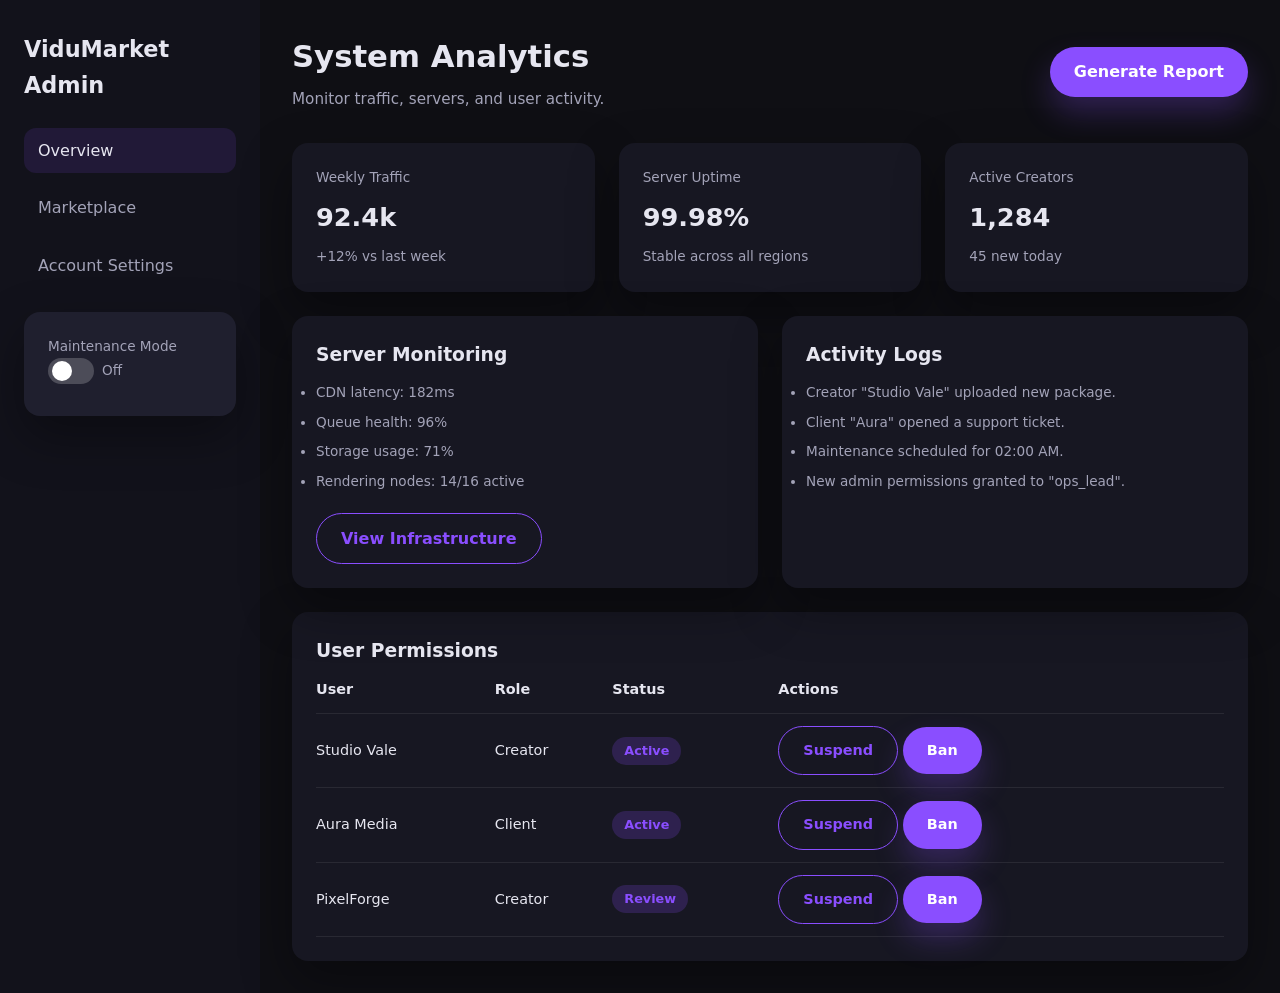
==== admin.html @ 68b8f18e "Add video editing marketplace frontend" ====
<!DOCTYPE html>
<html lang="en">
  <head>
    <meta charset="UTF-8" />
    <meta name="viewport" content="width=device-width, initial-scale=1.0" />
    <title>Admin Dashboard · ViduMarket</title>
    <link rel="stylesheet" href="css/styles.css" />
  </head>
  <body>
    <div class="layout">
      <aside class="sidebar">
        <div class="logo">ViduMarket Admin</div>
        <nav>
          <a class="active" href="admin.html">Overview</a>
          <a href="index.html">Marketplace</a>
          <a href="settings.html">Account Settings</a>
        </nav>
        <div class="card soft">
          <p class="helper">Maintenance Mode</p>
          <div class="toggle">
            <div class="switch" data-switch></div>
            <span class="helper">Off</span>
          </div>
        </div>
      </aside>
      <main class="dashboard-content">
        <div class="page-header">
          <div>
            <h1 class="page-title">System Analytics</h1>
            <p class="subtitle">Monitor traffic, servers, and user activity.</p>
          </div>
          <button class="button">Generate Report</button>
        </div>

        <section class="grid three">
          <div class="card kpi">
            <span>Weekly Traffic</span>
            <strong>92.4k</strong>
            <p class="helper">+12% vs last week</p>
          </div>
          <div class="card kpi">
            <span>Server Uptime</span>
            <strong>99.98%</strong>
            <p class="helper">Stable across all regions</p>
          </div>
          <div class="card kpi">
            <span>Active Creators</span>
            <strong>1,284</strong>
            <p class="helper">45 new today</p>
          </div>
        </section>

        <section class="grid two" style="margin-top: 24px;">
          <div class="card">
            <h3>Server Monitoring</h3>
            <ul class="helper" style="margin-top: 12px; display: grid; gap: 8px;">
              <li>CDN latency: 182ms</li>
              <li>Queue health: 96%</li>
              <li>Storage usage: 71%</li>
              <li>Rendering nodes: 14/16 active</li>
            </ul>
            <button class="button secondary" style="margin-top: 20px;">View Infrastructure</button>
          </div>
          <div class="card">
            <h3>Activity Logs</h3>
            <ul class="helper" style="margin-top: 12px; display: grid; gap: 8px;">
              <li>Creator "Studio Vale" uploaded new package.</li>
              <li>Client "Aura" opened a support ticket.</li>
              <li>Maintenance scheduled for 02:00 AM.</li>
              <li>New admin permissions granted to "ops_lead".</li>
            </ul>
          </div>
        </section>

        <section class="card" style="margin-top: 24px;">
          <h3>User Permissions</h3>
          <table class="table">
            <thead>
              <tr>
                <th>User</th>
                <th>Role</th>
                <th>Status</th>
                <th>Actions</th>
              </tr>
            </thead>
            <tbody>
              <tr>
                <td>Studio Vale</td>
                <td>Creator</td>
                <td><span class="badge">Active</span></td>
                <td>
                  <button class="button secondary" type="button">Suspend</button>
                  <button class="button" type="button">Ban</button>
                </td>
              </tr>
              <tr>
                <td>Aura Media</td>
                <td>Client</td>
                <td><span class="badge">Active</span></td>
                <td>
                  <button class="button secondary" type="button">Suspend</button>
                  <button class="button" type="button">Ban</button>
                </td>
              </tr>
              <tr>
                <td>PixelForge</td>
                <td>Creator</td>
                <td><span class="badge">Review</span></td>
                <td>
                  <button class="button secondary" type="button">Suspend</button>
                  <button class="button" type="button">Ban</button>
                </td>
              </tr>
            </tbody>
          </table>
        </section>
      </main>
    </div>
    <script src="js/app.js"></script>
  </body>
</html>
---- css/styles.css ----
:root {
  color-scheme: dark;
  --bg: #0f0f14;
  --panel: #171722;
  --panel-alt: #1f1f2e;
  --text: #e6e6f0;
  --muted: #a3a3b8;
  --accent: #8a4eff;
  --accent-soft: rgba(138, 78, 255, 0.2);
  --success: #38c172;
  --danger: #ff5c7c;
  --warning: #ffb648;
  --shadow: 0 20px 50px rgba(0, 0, 0, 0.35);
  --radius: 16px;
  --radius-sm: 10px;
  --transition: 0.25s ease;
  font-family: "Inter", "Segoe UI", system-ui, -apple-system, sans-serif;
}

* {
  box-sizing: border-box;
  margin: 0;
  padding: 0;
}

body {
  background: var(--bg);
  color: var(--text);
  line-height: 1.6;
  min-height: 100vh;
}

a {
  color: inherit;
  text-decoration: none;
}

button,
input,
select,
textarea {
  font: inherit;
  color: inherit;
}

.container {
  width: min(1200px, 92vw);
  margin: 0 auto;
  padding: 32px 0 64px;
}

.page-header {
  display: flex;
  align-items: center;
  justify-content: space-between;
  margin-bottom: 32px;
}

.page-title {
  font-size: clamp(1.6rem, 2.4vw, 2.4rem);
  font-weight: 700;
}

.subtitle {
  color: var(--muted);
  margin-top: 6px;
  font-size: 0.95rem;
}

.button {
  background: var(--accent);
  color: #fff;
  border: none;
  border-radius: 999px;
  padding: 12px 24px;
  font-weight: 600;
  cursor: pointer;
  transition: transform var(--transition), box-shadow var(--transition);
  box-shadow: 0 16px 30px rgba(138, 78, 255, 0.25);
}

.button:hover {
  transform: translateY(-2px);
}

.button.secondary {
  background: transparent;
  border: 1px solid var(--accent);
  color: var(--accent);
  box-shadow: none;
}

.badge {
  display: inline-flex;
  align-items: center;
  padding: 4px 12px;
  border-radius: 999px;
  background: var(--accent-soft);
  color: var(--accent);
  font-size: 0.8rem;
  font-weight: 600;
}

.card {
  background: var(--panel);
  border-radius: var(--radius);
  padding: 24px;
  box-shadow: var(--shadow);
}

.card.soft {
  background: var(--panel-alt);
}

.grid {
  display: grid;
  gap: 24px;
}

.grid.two {
  grid-template-columns: repeat(auto-fit, minmax(260px, 1fr));
}

.grid.three {
  grid-template-columns: repeat(auto-fit, minmax(220px, 1fr));
}

.form-group {
  display: grid;
  gap: 10px;
}

.form-label {
  font-weight: 600;
  font-size: 0.9rem;
}

.input {
  width: 100%;
  padding: 12px 16px;
  border-radius: var(--radius-sm);
  border: 1px solid transparent;
  background: rgba(255, 255, 255, 0.05);
  transition: border var(--transition), box-shadow var(--transition);
}

.input:focus {
  outline: none;
  border-color: var(--accent);
  box-shadow: 0 0 0 3px rgba(138, 78, 255, 0.2);
}

.helper {
  color: var(--muted);
  font-size: 0.85rem;
}

.alert {
  padding: 12px 16px;
  border-radius: var(--radius-sm);
  font-size: 0.9rem;
  display: none;
}

.alert.show {
  display: block;
}

.alert.error {
  background: rgba(255, 92, 124, 0.16);
  color: var(--danger);
}

.alert.success {
  background: rgba(56, 193, 114, 0.16);
  color: var(--success);
}

.navbar {
  display: flex;
  align-items: center;
  justify-content: space-between;
  padding: 24px 0;
}

.nav-links {
  display: flex;
  gap: 18px;
  color: var(--muted);
  font-weight: 500;
}

.hero {
  display: grid;
  gap: 32px;
  align-items: center;
  grid-template-columns: repeat(auto-fit, minmax(280px, 1fr));
  margin-bottom: 48px;
}

.hero h1 {
  font-size: clamp(2rem, 4vw, 3.2rem);
  line-height: 1.1;
}

.hero p {
  color: var(--muted);
  margin-top: 16px;
  max-width: 480px;
}

.hero-actions {
  display: flex;
  flex-wrap: wrap;
  gap: 16px;
  margin-top: 24px;
}

.marketplace-card {
  display: grid;
  gap: 16px;
}

.marketplace-card h3 {
  font-size: 1.1rem;
}

.marketplace-card .meta {
  display: flex;
  align-items: center;
  justify-content: space-between;
  color: var(--muted);
  font-size: 0.85rem;
}

.marketplace-card .actions {
  display: flex;
  gap: 12px;
}

.layout {
  display: grid;
  grid-template-columns: 260px 1fr;
  min-height: 100vh;
}

.sidebar {
  background: #12121b;
  padding: 32px 24px;
  display: flex;
  flex-direction: column;
  gap: 24px;
}

.sidebar .logo {
  font-size: 1.4rem;
  font-weight: 700;
}

.sidebar nav {
  display: grid;
  gap: 12px;
  color: var(--muted);
}

.sidebar nav a {
  padding: 10px 14px;
  border-radius: 12px;
  transition: background var(--transition), color var(--transition);
}

.sidebar nav a.active,
.sidebar nav a:hover {
  background: rgba(138, 78, 255, 0.12);
  color: var(--text);
}

.dashboard-content {
  padding: 32px;
}

.kpi {
  display: grid;
  gap: 8px;
}

.kpi span {
  color: var(--muted);
  font-size: 0.85rem;
}

.kpi strong {
  font-size: 1.6rem;
}

.table {
  width: 100%;
  border-collapse: collapse;
  font-size: 0.9rem;
}

.table th,
.table td {
  text-align: left;
  padding: 12px 0;
  border-bottom: 1px solid rgba(255, 255, 255, 0.08);
}

.toggle {
  display: inline-flex;
  align-items: center;
  gap: 8px;
}

.switch {
  width: 46px;
  height: 26px;
  border-radius: 999px;
  background: rgba(255, 255, 255, 0.2);
  position: relative;
}

.switch::after {
  content: "";
  position: absolute;
  width: 20px;
  height: 20px;
  border-radius: 50%;
  background: #fff;
  top: 3px;
  left: 4px;
  transition: transform var(--transition);
}

.switch.active {
  background: var(--accent);
}

.switch.active::after {
  transform: translateX(18px);
}

.profile-card {
  display: grid;
  gap: 16px;
  align-items: center;
  grid-template-columns: auto 1fr;
}

.avatar {
  width: 96px;
  height: 96px;
  border-radius: 24px;
  background: linear-gradient(135deg, #8a4eff, #2f6bff);
  display: grid;
  place-items: center;
  font-weight: 700;
  font-size: 1.6rem;
}

@media (max-width: 900px) {
  .layout {
    grid-template-columns: 1fr;
  }

  .sidebar {
    flex-direction: row;
    align-items: center;
    justify-content: space-between;
  }

  .sidebar nav {
    grid-auto-flow: column;
    overflow-x: auto;
    gap: 8px;
  }
}

@media (max-width: 640px) {
  .page-header {
    flex-direction: column;
    align-items: flex-start;
    gap: 12px;
  }

  .navbar {
    flex-direction: column;
    gap: 16px;
  }

  .hero-actions {
    flex-direction: column;
  }

  .dashboard-content {
    padding: 24px;
  }
}
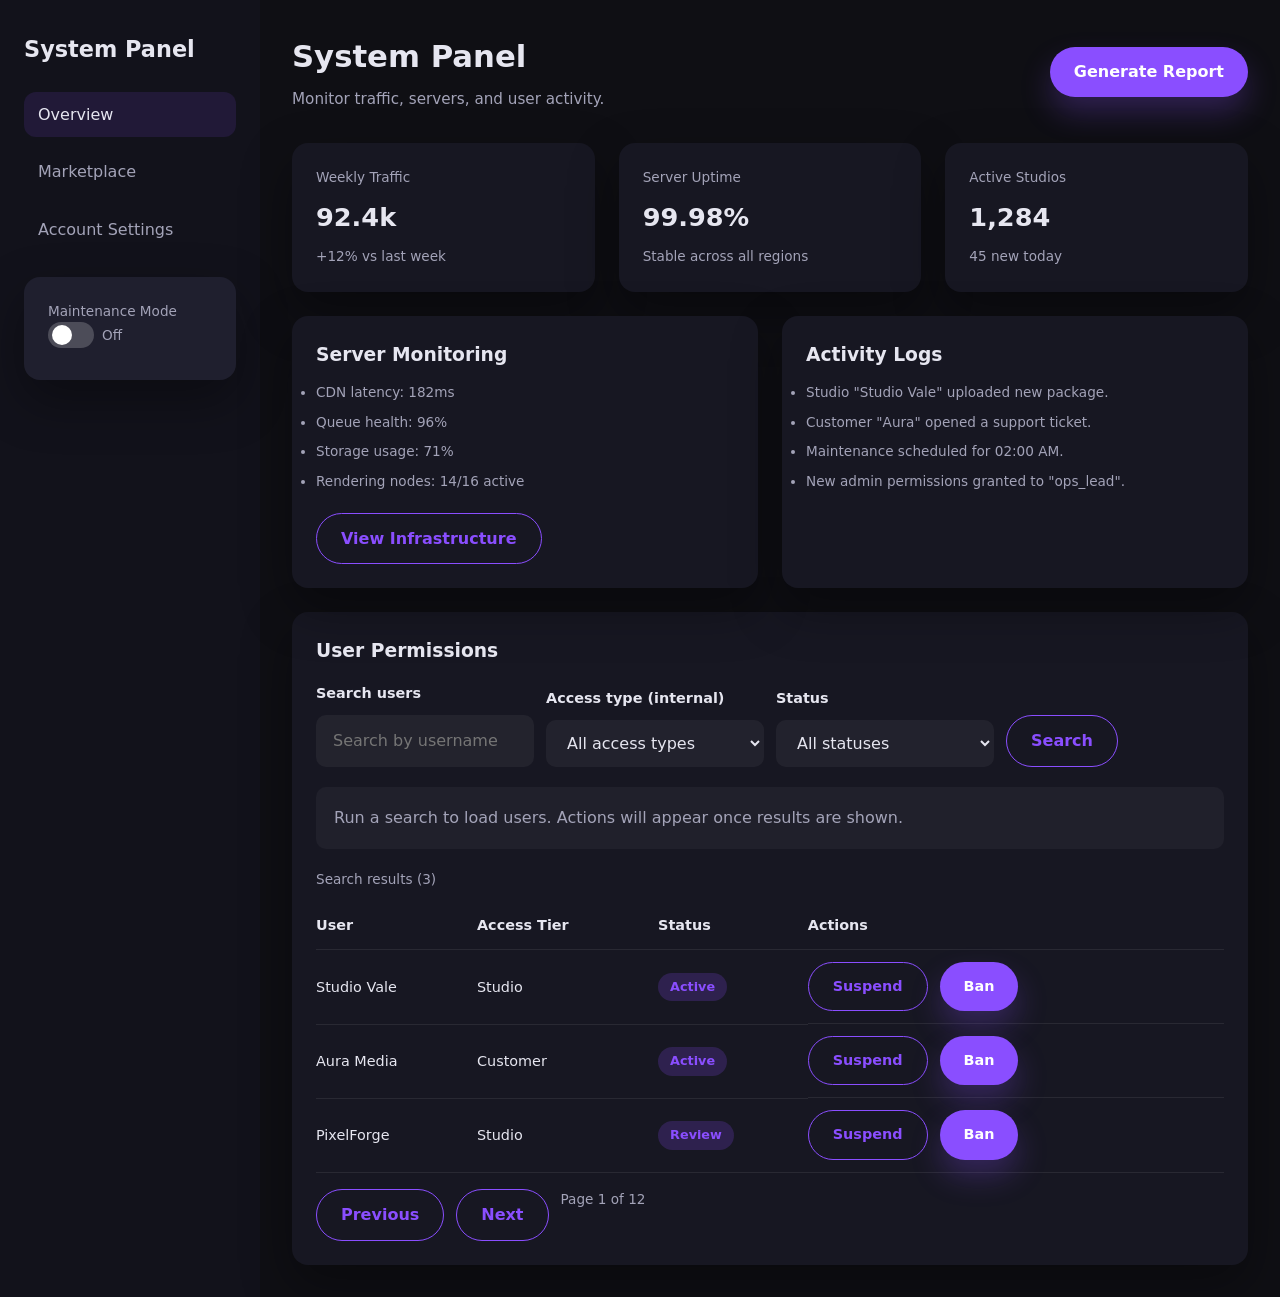
==== commit 9c7b19cb: "Revise UI flow and creator marketplace" ====
--- a/admin.html
+++ b/admin.html
@@ -3,13 +3,13 @@
   <head>
     <meta charset="UTF-8" />
     <meta name="viewport" content="width=device-width, initial-scale=1.0" />
-    <title>Admin Dashboard · ViduMarket</title>
+    <title>System Panel · ViduMarket</title>
     <link rel="stylesheet" href="css/styles.css" />
   </head>
   <body>
     <div class="layout">
       <aside class="sidebar">
-        <div class="logo">ViduMarket Admin</div>
+        <div class="logo">System Panel</div>
         <nav>
           <a class="active" href="admin.html">Overview</a>
           <a href="index.html">Marketplace</a>
@@ -26,7 +26,7 @@
       <main class="dashboard-content">
         <div class="page-header">
           <div>
-            <h1 class="page-title">System Analytics</h1>
+            <h1 class="page-title">System Panel</h1>
             <p class="subtitle">Monitor traffic, servers, and user activity.</p>
           </div>
           <button class="button">Generate Report</button>
@@ -44,7 +44,7 @@
             <p class="helper">Stable across all regions</p>
           </div>
           <div class="card kpi">
-            <span>Active Creators</span>
+            <span>Active Studios</span>
             <strong>1,284</strong>
             <p class="helper">45 new today</p>
           </div>
@@ -64,8 +64,8 @@
           <div class="card">
             <h3>Activity Logs</h3>
             <ul class="helper" style="margin-top: 12px; display: grid; gap: 8px;">
-              <li>Creator "Studio Vale" uploaded new package.</li>
-              <li>Client "Aura" opened a support ticket.</li>
+              <li>Studio "Studio Vale" uploaded new package.</li>
+              <li>Customer "Aura" opened a support ticket.</li>
               <li>Maintenance scheduled for 02:00 AM.</li>
               <li>New admin permissions granted to "ops_lead".</li>
             </ul>
@@ -74,45 +74,81 @@
 
         <section class="card" style="margin-top: 24px;">
           <h3>User Permissions</h3>
-          <table class="table">
-            <thead>
-              <tr>
-                <th>User</th>
-                <th>Role</th>
-                <th>Status</th>
-                <th>Actions</th>
-              </tr>
-            </thead>
-            <tbody>
-              <tr>
-                <td>Studio Vale</td>
-                <td>Creator</td>
-                <td><span class="badge">Active</span></td>
-                <td>
-                  <button class="button secondary" type="button">Suspend</button>
-                  <button class="button" type="button">Ban</button>
-                </td>
-              </tr>
-              <tr>
-                <td>Aura Media</td>
-                <td>Client</td>
-                <td><span class="badge">Active</span></td>
-                <td>
-                  <button class="button secondary" type="button">Suspend</button>
-                  <button class="button" type="button">Ban</button>
-                </td>
-              </tr>
-              <tr>
-                <td>PixelForge</td>
-                <td>Creator</td>
-                <td><span class="badge">Review</span></td>
-                <td>
-                  <button class="button secondary" type="button">Suspend</button>
-                  <button class="button" type="button">Ban</button>
-                </td>
-              </tr>
-            </tbody>
-          </table>
+          <form class="search-bar" style="margin-top: 16px;">
+            <div class="form-group">
+              <label class="form-label" for="user-search">Search users</label>
+              <input class="input" id="user-search" type="search" placeholder="Search by username or email" />
+            </div>
+            <div class="form-group">
+              <label class="form-label" for="user-role">Access type (internal)</label>
+              <select class="input" id="user-role">
+                <option>All access types</option>
+                <option>Operations</option>
+                <option>Studio</option>
+                <option>Customer</option>
+              </select>
+            </div>
+            <div class="form-group">
+              <label class="form-label" for="user-status">Status</label>
+              <select class="input" id="user-status">
+                <option>All statuses</option>
+                <option>Active</option>
+                <option>Suspended</option>
+                <option>Banned</option>
+              </select>
+            </div>
+            <button class="button secondary" type="button">Search</button>
+          </form>
+          <div class="empty-state" style="margin-top: 20px;">
+            Run a search to load users. Actions will appear once results are shown.
+          </div>
+          <div style="margin-top: 20px;">
+            <p class="helper">Search results (3)</p>
+            <table class="table" style="margin-top: 12px;">
+              <thead>
+                <tr>
+                  <th>User</th>
+                  <th>Access Tier</th>
+                  <th>Status</th>
+                  <th>Actions</th>
+                </tr>
+              </thead>
+              <tbody>
+                <tr>
+                  <td>Studio Vale</td>
+                  <td>Studio</td>
+                  <td><span class="badge">Active</span></td>
+                  <td class="table-actions">
+                    <button class="button secondary" type="button">Suspend</button>
+                    <button class="button" type="button">Ban</button>
+                  </td>
+                </tr>
+                <tr>
+                  <td>Aura Media</td>
+                  <td>Customer</td>
+                  <td><span class="badge">Active</span></td>
+                  <td class="table-actions">
+                    <button class="button secondary" type="button">Suspend</button>
+                    <button class="button" type="button">Ban</button>
+                  </td>
+                </tr>
+                <tr>
+                  <td>PixelForge</td>
+                  <td>Studio</td>
+                  <td><span class="badge">Review</span></td>
+                  <td class="table-actions">
+                    <button class="button secondary" type="button">Suspend</button>
+                    <button class="button" type="button">Ban</button>
+                  </td>
+                </tr>
+              </tbody>
+            </table>
+            <div class="table-actions" style="margin-top: 16px;">
+              <button class="button secondary" type="button">Previous</button>
+              <button class="button secondary" type="button">Next</button>
+              <span class="helper">Page 1 of 12</span>
+            </div>
+          </div>
         </section>
       </main>
     </div>
--- a/css/styles.css
+++ b/css/styles.css
@@ -54,6 +54,8 @@
   align-items: center;
   justify-content: space-between;
   margin-bottom: 32px;
+  gap: 20px;
+  flex-wrap: wrap;
 }
 
 .page-title {
@@ -130,6 +132,58 @@
   gap: 10px;
 }
 
+.input-with-icon {
+  position: relative;
+  display: flex;
+  align-items: center;
+}
+
+.input-with-icon .input {
+  padding-right: 48px;
+}
+
+.icon-button {
+  position: absolute;
+  right: 12px;
+  width: 32px;
+  height: 32px;
+  border-radius: 50%;
+  border: none;
+  background: transparent;
+  color: var(--muted);
+  display: grid;
+  place-items: center;
+  cursor: pointer;
+  transition: background var(--transition), color var(--transition);
+}
+
+.icon-button:hover {
+  background: rgba(138, 78, 255, 0.16);
+  color: var(--text);
+}
+
+.icon-button svg {
+  width: 18px;
+  height: 18px;
+}
+
+.icon-button .eye-open,
+.icon-button .eye-closed {
+  transition: opacity var(--transition);
+}
+
+.icon-button .eye-closed {
+  opacity: 0;
+}
+
+.icon-button.is-visible .eye-open {
+  opacity: 0;
+}
+
+.icon-button.is-visible .eye-closed {
+  opacity: 1;
+}
+
 .form-label {
   font-weight: 600;
   font-size: 0.9rem;
@@ -181,6 +235,8 @@
   align-items: center;
   justify-content: space-between;
   padding: 24px 0;
+  flex-wrap: wrap;
+  gap: 16px;
 }
 
 .nav-links {
@@ -236,6 +292,71 @@
 .marketplace-card .actions {
   display: flex;
   gap: 12px;
+}
+
+.search-bar {
+  display: grid;
+  gap: 12px;
+  grid-template-columns: repeat(auto-fit, minmax(200px, 1fr));
+  align-items: end;
+}
+
+.search-bar .button {
+  width: fit-content;
+}
+
+.tag-list {
+  display: flex;
+  flex-wrap: wrap;
+  gap: 8px;
+}
+
+.tag {
+  padding: 4px 10px;
+  border-radius: 999px;
+  font-size: 0.75rem;
+  background: rgba(255, 255, 255, 0.08);
+  color: var(--muted);
+}
+
+.profile-card {
+  display: flex;
+  gap: 20px;
+  align-items: center;
+}
+
+.avatar {
+  width: 64px;
+  height: 64px;
+  border-radius: 50%;
+  background: var(--accent-soft);
+  display: grid;
+  place-items: center;
+  font-weight: 700;
+}
+
+.table-actions {
+  display: flex;
+  gap: 12px;
+  flex-wrap: wrap;
+}
+
+.empty-state {
+  padding: 18px;
+  border-radius: var(--radius-sm);
+  background: rgba(255, 255, 255, 0.04);
+  color: var(--muted);
+}
+
+.sr-only {
+  border: 0;
+  clip: rect(0 0 0 0);
+  height: 1px;
+  margin: -1px;
+  overflow: hidden;
+  padding: 0;
+  position: absolute;
+  width: 1px;
 }
 
 .layout {
